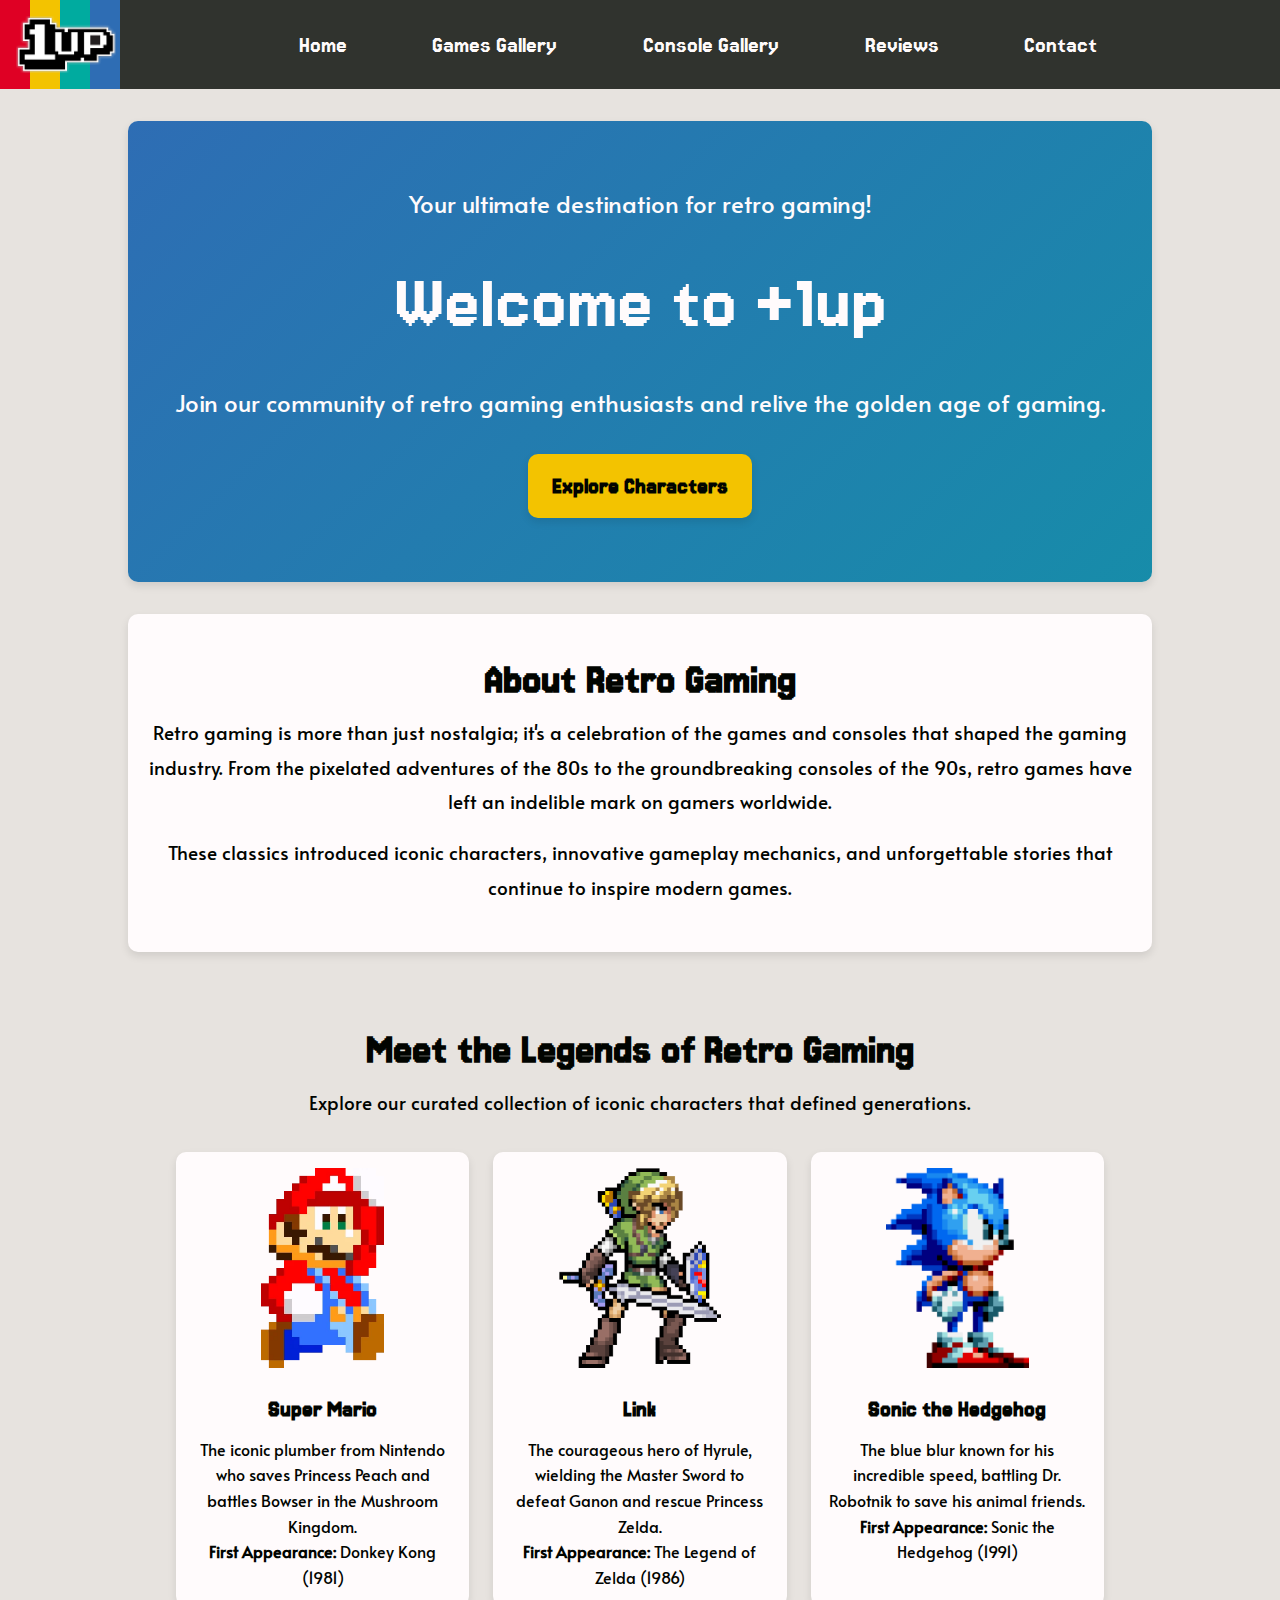
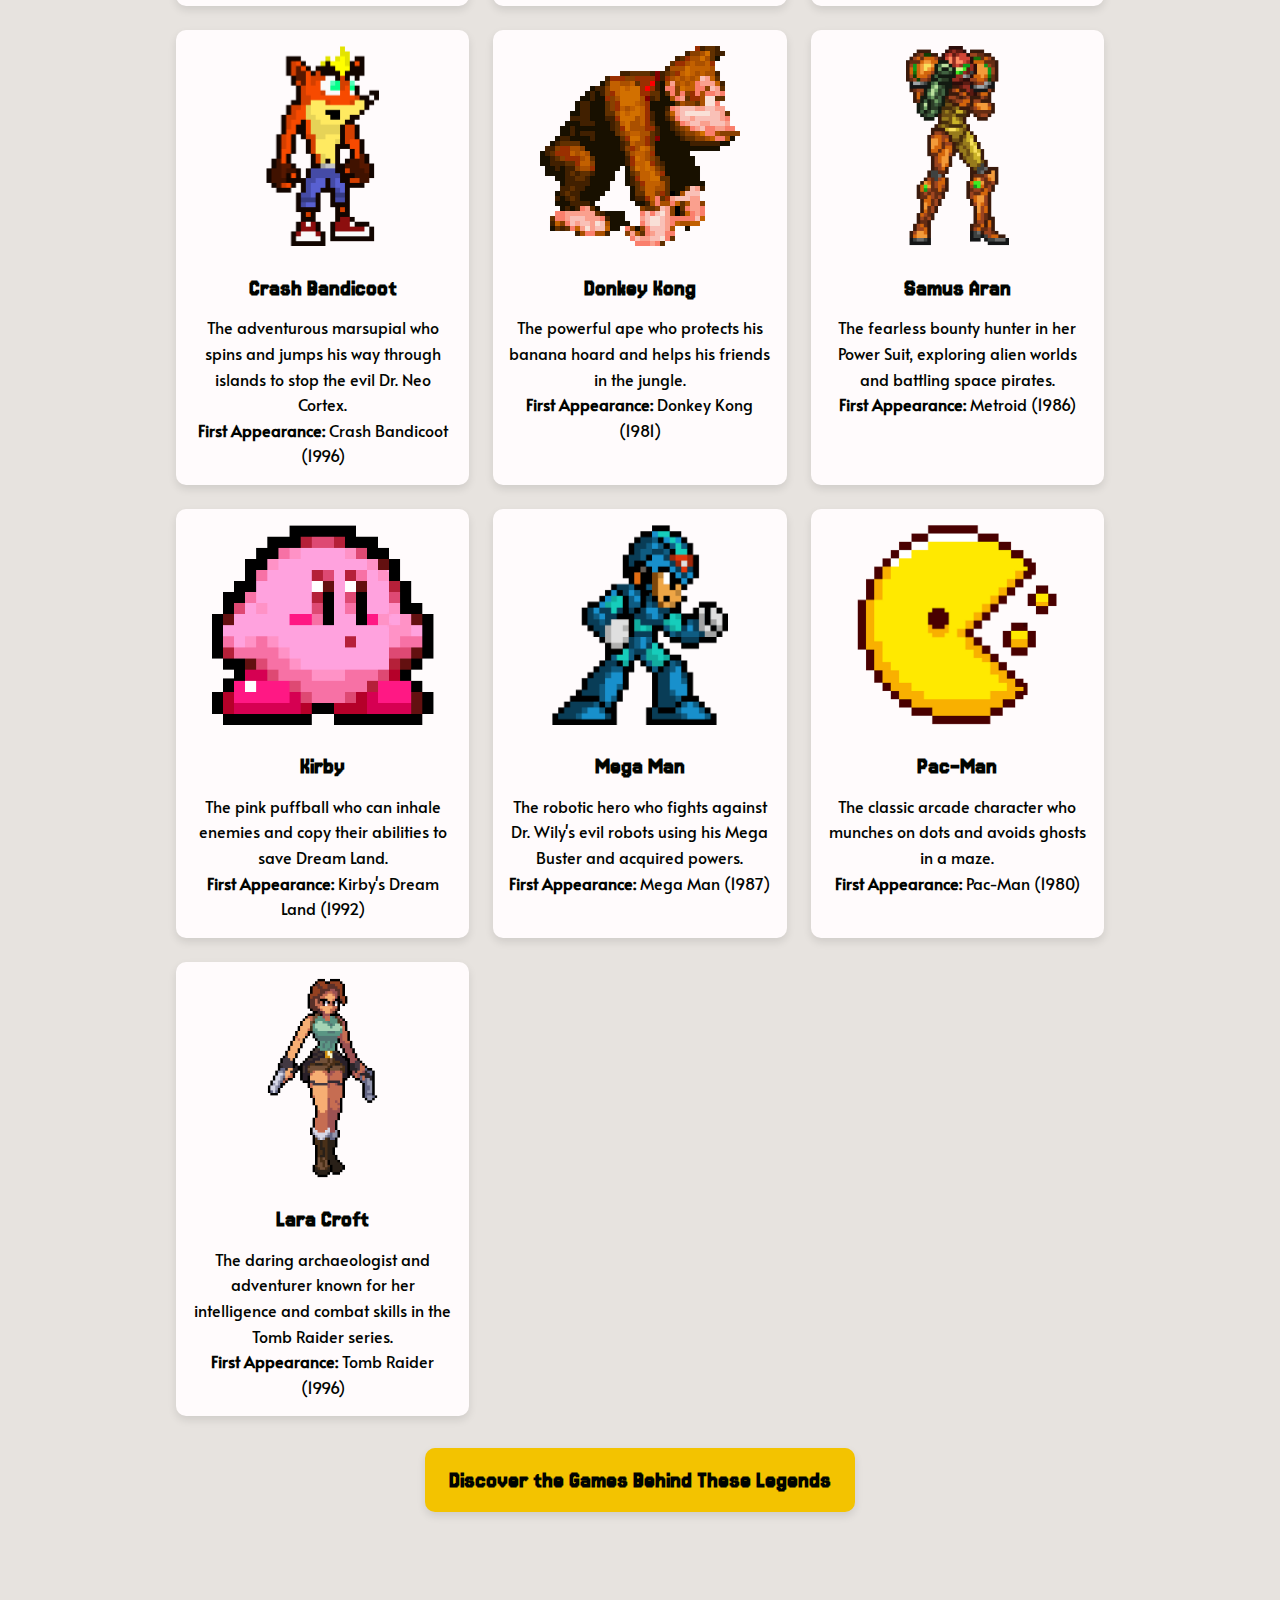
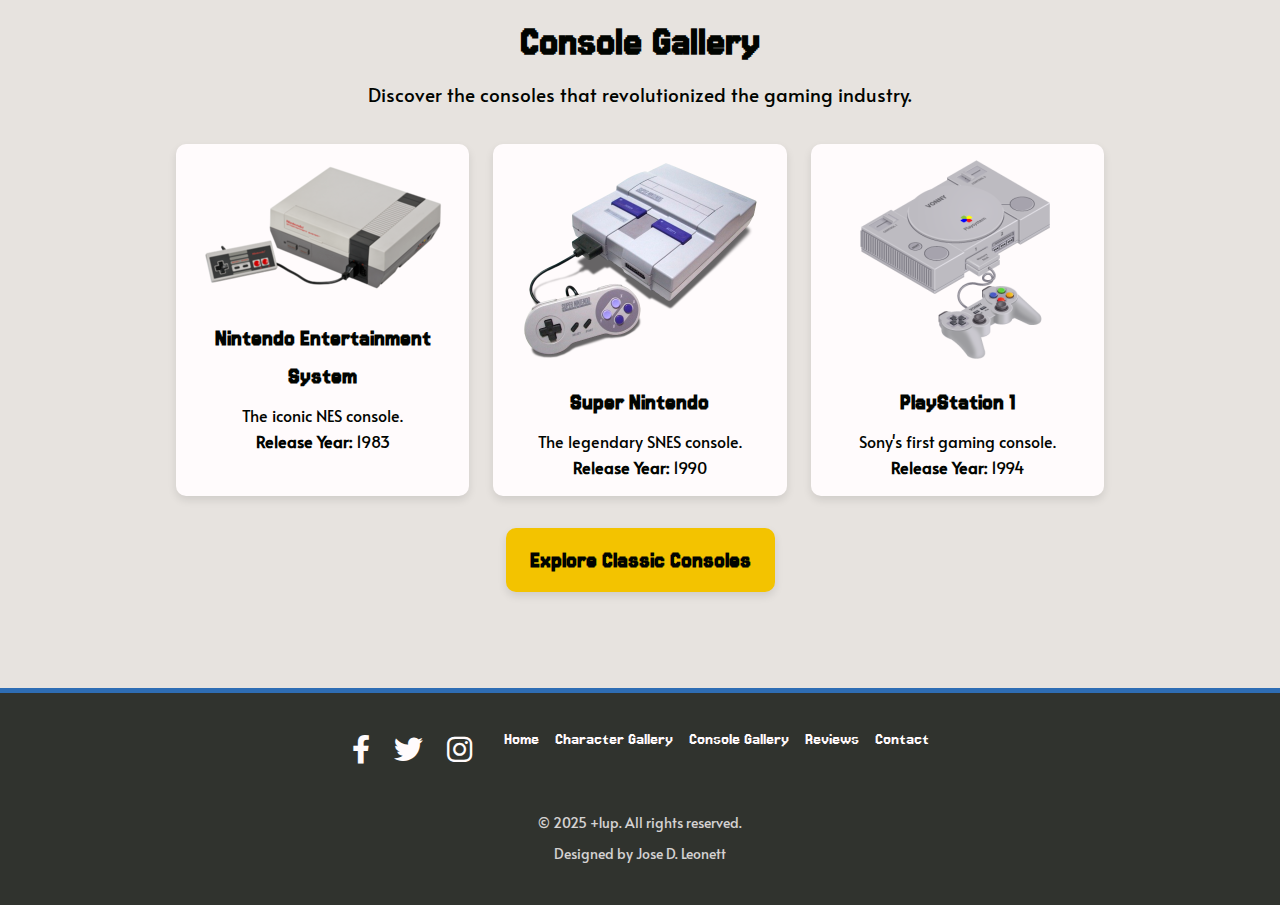
==== project/index.html @ 688905de "feat(project): Add initial project structure with HTML, CSS, and JavaScript files for retro gaming c" ====
<!DOCTYPE html>
<html lang="en-EN">

<head>
    <meta charset="UTF-8">
    <meta name="viewport" content="width=device-width, initial-scale=1.0">
    <title>+1up | Retro Gaming Community</title>
    <meta name="description"
        content="Join our community of retro gaming enthusiasts and relive the golden age of gaming. Explore our character and console galleries, read reviews, and connect with fellow gamers.">
    <meta name="keywords" content="retro gaming, character gallery, console gallery, reviews, gaming community">
    <meta name="author" content="Jose D. Leonett">
    <link rel="stylesheet" href="styles/base.css">
    <link rel="stylesheet" href="styles/index.css">
    <link href="https://cdnjs.cloudflare.com/ajax/libs/font-awesome/6.0.0-beta3/css/all.min.css" rel="stylesheet">
    <link rel="preconnect" href="https://fonts.googleapis.com">
    <link rel="preconnect" href="https://fonts.gstatic.com" crossorigin>
    <link href="https://fonts.googleapis.com/css2?family=Alata&family=Jersey+15&display=swap" rel="stylesheet">
    <script type="module" src="scripts/index.js" defer></script>
    <link rel="icon" href="images/assets/favicon.ico" type="image/x-icon">
</head>

<body>
    <header>
        <div class="header-logo">
            <img src="images/assets/1up-logo.png" alt="+1up Logo" class="logo-image" loading="lazy">
        </div>
        <nav class="header-nav" aria-label="Main Navigation">
            <ul class="nav-list">
                <li class="nav-item"><a href="#section-home" class="nav-link">Home</a></li>
                <li class="nav-item"><a href="games-gallery.html" class="nav-link">Games Gallery</a></li>
                <li class="nav-item"><a href="#section-consoles" class="nav-link">Console Gallery</a></li>
                <li class="nav-item"><a href="#section-reviews" class="nav-link">Reviews</a></li>
                <li class="nav-item"><a href="contact.html" class="nav-link">Contact</a></li>
            </ul>
        </nav>
    </header>

    <main id="main-content">
        <section class="hero-banner" id="section-home">
            <p class="hero-text">Your ultimate destination for retro gaming!</p>
            <h1 class="hero-title">Welcome to +1up</h1>
            <p class="hero-description">Join our community of retro gaming enthusiasts and relive the golden age of
                gaming.</p>
            <a href="#section-characters" class="cta-button">Explore Characters</a>
        </section>

        <section class="about-retro-gaming">
            <h2 class="section-title">About Retro Gaming</h2>
            <p class="section-description">Retro gaming is more than just nostalgia; it's a celebration of the games
                and consoles that shaped the gaming industry. From the pixelated adventures of the 80s to the
                groundbreaking consoles of the 90s, retro games have left an indelible mark on gamers worldwide.</p>
            <p class="section-description">These classics introduced iconic characters, innovative gameplay
                mechanics, and unforgettable stories that continue to inspire modern games.</p>
        </section>

        <section class="section-character-gallery" id="section-characters">
            <h2 class="section-title">Meet the Legends of Retro Gaming</h2>
            <p class="section-description">Explore our curated collection of iconic characters that defined generations.</p>
            <div class="gallery-grid">
                <!-- Character cards items will be dynamically inserted here -->
            </div>
            <a href="games-gallery.html" class="cta-button">Discover the Games Behind These Legends</a>
        </section>

        <section class="section-console-gallery" id="section-consoles">
            <h2 class="section-title">Console Gallery</h2>
            <p class="section-description">Discover the consoles that revolutionized the gaming industry.</p>
            <div class="gallery-grid">
                <!-- Console cards items will be dynamically inserted here -->
            </div>
            <a href="#" class="cta-button">Explore Classic Consoles</a>
        </section>
    </main>

    <footer>
        <div class="footer-content">
            <ul class="social-links" aria-label="Social Media Links">
                <li class="social-item">
                    <a href="https://www.facebook.com" target="_blank" aria-label="Facebook">
                        <i class="fab fa-facebook-f"></i>
                    </a>
                </li>
                <li class="social-item">
                    <a href="https://www.twitter.com" target="_blank" aria-label="Twitter">
                        <i class="fab fa-twitter"></i>
                    </a>
                </li>
                <li class="social-item">
                    <a href="https://www.instagram.com" target="_blank" aria-label="Instagram">
                        <i class="fab fa-instagram"></i>
                    </a>
                </li>
            </ul>
            <nav class="footer-nav" aria-label="Footer Navigation">
                <ul class="footer-nav-list">
                    <li class="footer-nav-item"><a href="#section-home">Home</a></li>
                    <li class="footer-nav-item"><a href="#section-characters">Character Gallery</a></li>
                    <li class="footer-nav-item"><a href="#section-consoles">Console Gallery</a></li>
                    <li class="footer-nav-item"><a href="#section-reviews">Reviews</a></li>
                    <li class="footer-nav-item"><a href="#section-contact">Contact</a></li>
                </ul>
            </nav>
        </div>
        <div class="footer-credits">
            <p>&copy; 2025 +1up. All rights reserved.</p>
            <p>Designed by Jose D. Leonett</p>
        </div>
    </footer>
</body>

</html>
---- project/styles/base.css ----
:root {
    --primary-color: #2e6db4ff;
    --secondary-color: #df0024ff;
    --tertiary-color: #00ab9fff;
    --accent-color: #f3c300ff;
    --text-color-dark: #010400ff;
    --text-color-light: #fffbfcff;
    --background-color: #e7e3dfff;
    --background-color-light: #fffbfcff;
    --background-color-dark: #30332eff;
    --border-color: #30332eff;
    --border-radius: 10px;
    --transition: 0.3s;
    --box-shadow: 0 4px 8px rgba(0, 0, 0, 0.1);
    --primary-font: "Jersey 15", sans-serif;
    --secondary-font: "Alata", sans-serif;
}

@keyframes fadeIn {
    from {
        opacity: 0;
    }
    to {
        opacity: 1;
    }
}

@keyframes glitch {
    0% {
        transform: scale(1.1) translate(0, 0);
    }
    20% {
        transform: scale(1.1) translate(-2px, -2px);
    }
    40% {
        transform: scale(1.1) translate(2px, 2px);
    }
    60% {
        transform: scale(1.1) translate(-1px, 1px);
    }
    80% {
        transform: scale(1.1) translate(1px, -1px);
    }
    100% {
        transform: scale(1.1) translate(0, 0);
    }
}

@keyframes pulse {
    0% {
        transform: scale(1);
    }
    50% {
        transform: scale(1.1);
    }
    100% {
        transform: scale(1);
    }
}

@keyframes glow-effect {
    0% {
        background-position: 0% 50%;
    }
    100% {
        background-position: 100% 50%;
    }
}

* {
    margin: 0;
    padding: 0;
    box-sizing: border-box;
}

h1,
h2,
h3,
h4,
h5,
h6 {
    font-family: var(--primary-font);
    font-weight: bold;
    font-style: normal;
}

p,
a,
figcaption,
dl,
dt,
dd,
li,
legend,
label {
    font-family: var(--secondary-font);
    font-weight: normal;
    font-style: normal;
}

body {
    background-color: var(--background-color);
    color: var(--text-color-dark);
    font-family: var(--secondary-font);
    line-height: 1.6;
    min-height: 100vh;
    display: flex;
    flex-direction: column;
}

a {
    color: var(--primary-color);
    text-decoration: none;
    transition: color var(--transition);
}

a:hover {
    color: var(--accent-color);
}

header {
    display: flex;
    justify-content: center;
    background-color: var(--background-color-dark);
    color: var(--text-color-light);
    padding: 1rem;
    background: repeating-linear-gradient(90deg, var(--secondary-color), var(--secondary-color) 30px, var(--accent-color) 30px, var(--accent-color) 60px, var(--tertiary-color) 60px, var(--tertiary-color) 90px, var(--primary-color) 90px, var(--primary-color) 120px, var(--background-color-dark) 120px, var(--background-color-dark) 100px, var(--background-color-dark) 100%);
}

.header-logo {
    display: flex;
    justify-content: center;
    align-items: center;
}

.header-logo img {
    width: 100px;
    height: auto;
    margin-right: 1rem;
}

.header-nav {
    display: flex;
    justify-content: center;
    align-items: center;
    width: 100%;
}

.nav-list {
    display: flex;
    justify-content: space-evenly;
    align-items: center;
    gap: 2rem;
    width: 80%;
}

.nav-item {
    list-style: none;
    display: flex;
    gap: 2rem;
}

.nav-item a {
    font-family: var(--primary-font);
    font-size: 1.5rem;
    color: var(--text-color-light);
    text-decoration: none;
    transition: var(--transition);
    transform: scale(1);
}

.nav-item a:hover {
    color: var(--accent-color);
    animation: pulse 0.6s infinite;
}

main {
    padding: 2rem 8rem;
    display: flex;
    flex-direction: column;
    align-items: center;
    justify-content: center;
    text-align: center;
    width: 100%;
}

.card {
    background-color: var(--background-color-light);
    border-radius: var(--border-radius);
    box-shadow: var(--box-shadow);
    padding: 2rem;
    animation: fadeIn 0.5s ease-in-out;
}

.cta-button {
    display: inline-block;
    background-color: var(--accent-color);
    color: var(--text-color-dark);
    font-family: var(--primary-font);
    font-size: 1.5rem;
    font-weight: bold;
    padding: 0.8rem 1.5rem;
    border-radius: var(--border-radius);
    text-decoration: none;
    transition: var(--transition);
    box-shadow: var(--box-shadow);
}

.cta-button:hover {
    background-color: var(--secondary-color);
    color: var(--text-color-light);
    transform: scale(1.05);
    animation: pulse 0.6s infinite;
}

footer {
    background-color: var(--background-color-dark);
    color: var(--text-color-light);
    padding: 2rem 1rem;
    margin-top: auto;
    display: flex;
    flex-direction: column;
    align-items: center;
    gap: 2rem;
    text-align: center;
}

.footer-content {
    display: flex;
    flex-wrap: wrap;
    justify-content: center;
    align-items: flex-start;
    gap: 2rem;
    width: 100%;
}

.social-links {
    list-style: none;
    display: flex;
    gap: 1.5rem;
    padding: 0;
}

.social-item a {
    color: var(--text-color-light);
    font-size: 1.5rem;
    text-decoration: none;
    transition: var(--transition);
}

.social-item a:hover {
    color: var(--accent-color);
}

.footer-nav {
    display: flex;
    flex-wrap: wrap;
    justify-content: center;
    gap: 1rem;
}

.footer-nav-list {
    list-style: none;
    display: flex;
    gap: 1rem;
    padding: 0;
}

.footer-nav-item a {    
    font-family: var(--primary-font);
    color: var(--text-color-light);
    text-decoration: none;
    font-size: 1rem;
    transition: var(--transition);
}

.footer-nav-item a:hover {
    color: var(--accent-color);
    font-size: 1.2rem;
}

.footer-credits {
    font-family: var(--primary-font);
    font-size: 0.9rem;
    color: var (--text-color-light);
    opacity: 0.8;
}

.footer-credits p {
    margin: 0.5rem 0;
}

footer {
    background-color: var(--background-color-dark);
    color: var(--text-color-light);
    padding: 2rem 1rem;
    text-align: center;
    border-top: 5px solid var(--primary-color);
}

.social-links a {
    font-size: 1.8rem;
    color: var(--text-color-light);
    transition: var(--transition);
}

.social-links a:hover {
    color: var(--accent-color);
    transform: scale(1.1);
}

.footer-nav-list a {
    font-size: 1.1rem;
    color: var(--text-color-light);
    text-decoration: none;
    transition: var(--transition);
}

.footer-nav-list a:hover {
    color: var(--accent-color);
    transform: scale(1.05);
}

form {
    display: flex;
    flex-direction: column;
    align-items: stretch;
    max-width: 600px;
    margin: 0 auto;
    padding: 1rem;
    background-color: var(--text-color-light);
    border-radius: var(--border-radius);
    box-shadow: var(--box-shadow);
}

form fieldset {
    border: none;
    margin-bottom: 1rem;
}

form label {
    margin-bottom: 0.5rem;
    font-weight: bold;
}

form input, form textarea {
    width: 100%;
    padding: 0.5rem;
    margin-bottom: 1rem;
    border: 1px solid var(--border-color);
    border-radius: var(--border-radius);
}

form button {
    background-color: var(--primary-color);
    color: var(--text-color-light);
    padding: 0.75rem;
    border: none;
    border-radius: var(--border-radius);
    cursor: pointer;
    transition: background-color var(--transition);
}

form button:hover {
    background-color: var(--accent-color);
}

.hero-banner {
    background: linear-gradient(135deg, var(--primary-color), var(--tertiary-color));
    background-size: 200% 200%;
    color: var(--text-color-light);
    text-align: center;
    padding: 4rem 2rem;
    border-radius: var(--border-radius);
    box-shadow: var(--box-shadow);
    margin-bottom: 2rem;
    animation: glow-effect 2s infinite alternate;
    width: 100%;
}

.hero-title {
    font-size: 5rem;
    font-weight: 400;
    font-family: var(--primary-font);
    margin: 1rem 0;
}

.hero-description {
    font-size: 1.5rem;
    margin-bottom: 2rem;
}

.section-title {
    color: var(--text-color-dark);
    font-size: 2.7rem;
    font-family: var(--primary-font);
}
---- project/styles/index.css ----
.hero-text {
    font-size: 1.5rem;
    font-family: var(--secondary-font);
    margin-bottom: 1rem;
}

.hero-description {
    font-size: 1.5rem;
    margin-bottom: 2rem;
}

.about-retro-gaming {
    padding: 2rem 1rem;
    text-align: center;
    background-color: var(--background-color-light);
    border-radius: var(--border-radius);
    box-shadow: var(--box-shadow);
    margin-bottom: 2rem;
    width: 100%;
}

.section-description {
    font-size: 1.2rem;
    font-family: var(--secondary-font);
    margin-bottom: 1rem;
    line-height: 1.8;
}

.retro-gallery {
    display: grid;
    grid-template-columns: repeat(auto-fit, minmax(100px, 1fr));
    gap: 1rem;
    margin-top: 2rem;
}

.gallery-image {
    width: 100%;
    height: auto;
    border-radius: var(--border-radius);
    box-shadow: 0 4px 8px rgba(0, 0, 0, 0.2);
    transition: transform 0.3s ease, box-shadow 0.3s ease, filter 0.3s ease;
    border: 3px solid var(--background-color-light);
    filter: brightness(0.9);
}

.gallery-image:hover {
    transform: scale(1.1);
    box-shadow: 0 8px 16px rgba(0, 0, 0, 0.3);
    filter: brightness(1.1);
    border-color: var(--accent-color);
}

.section-game-gallery {
    padding: 2rem 1rem;
    text-align: center;
    margin-bottom: 2rem;
    width: 100%;
}

.section-console-gallery {
    padding: 2rem 1rem;
    text-align: center;
    margin-bottom: 2rem;
    width: 100%;
}

.section-character-gallery {
    padding: 2rem 1rem;
    text-align: center;
    margin-bottom: 2rem;
    width: 100%;
}

.gallery-grid {
    display: grid;
    grid-template-columns: repeat(auto-fit, minmax(250px, 1fr));
    gap: 1.5rem;
    margin: 2rem;
}

.card {
    background-color: var(--background-color-light);
    border-radius: var(--border-radius);
    box-shadow: var(--box-shadow);
    padding: 1rem;
    text-align: center;
    transition: transform 0.3s ease, box-shadow 0.3s ease;
}

.card:hover {
    transform: scale(1.05);
    box-shadow: 0 8px 16px rgba(0, 0, 0, 0.2);
}

.card-image {
    width: auto;
    max-width: 100%;
    max-height: 200px;
    object-fit: contain;
    margin-bottom: 1rem;
}

.card-title {
    font-family: var(--primary-font);
    font-size: 1.5rem;
    margin-bottom: 0.5rem;
}

.card-description {
    font-family: var(--secondary-font);
    font-size: 1rem;
    color: var(--text-color-dark);
}
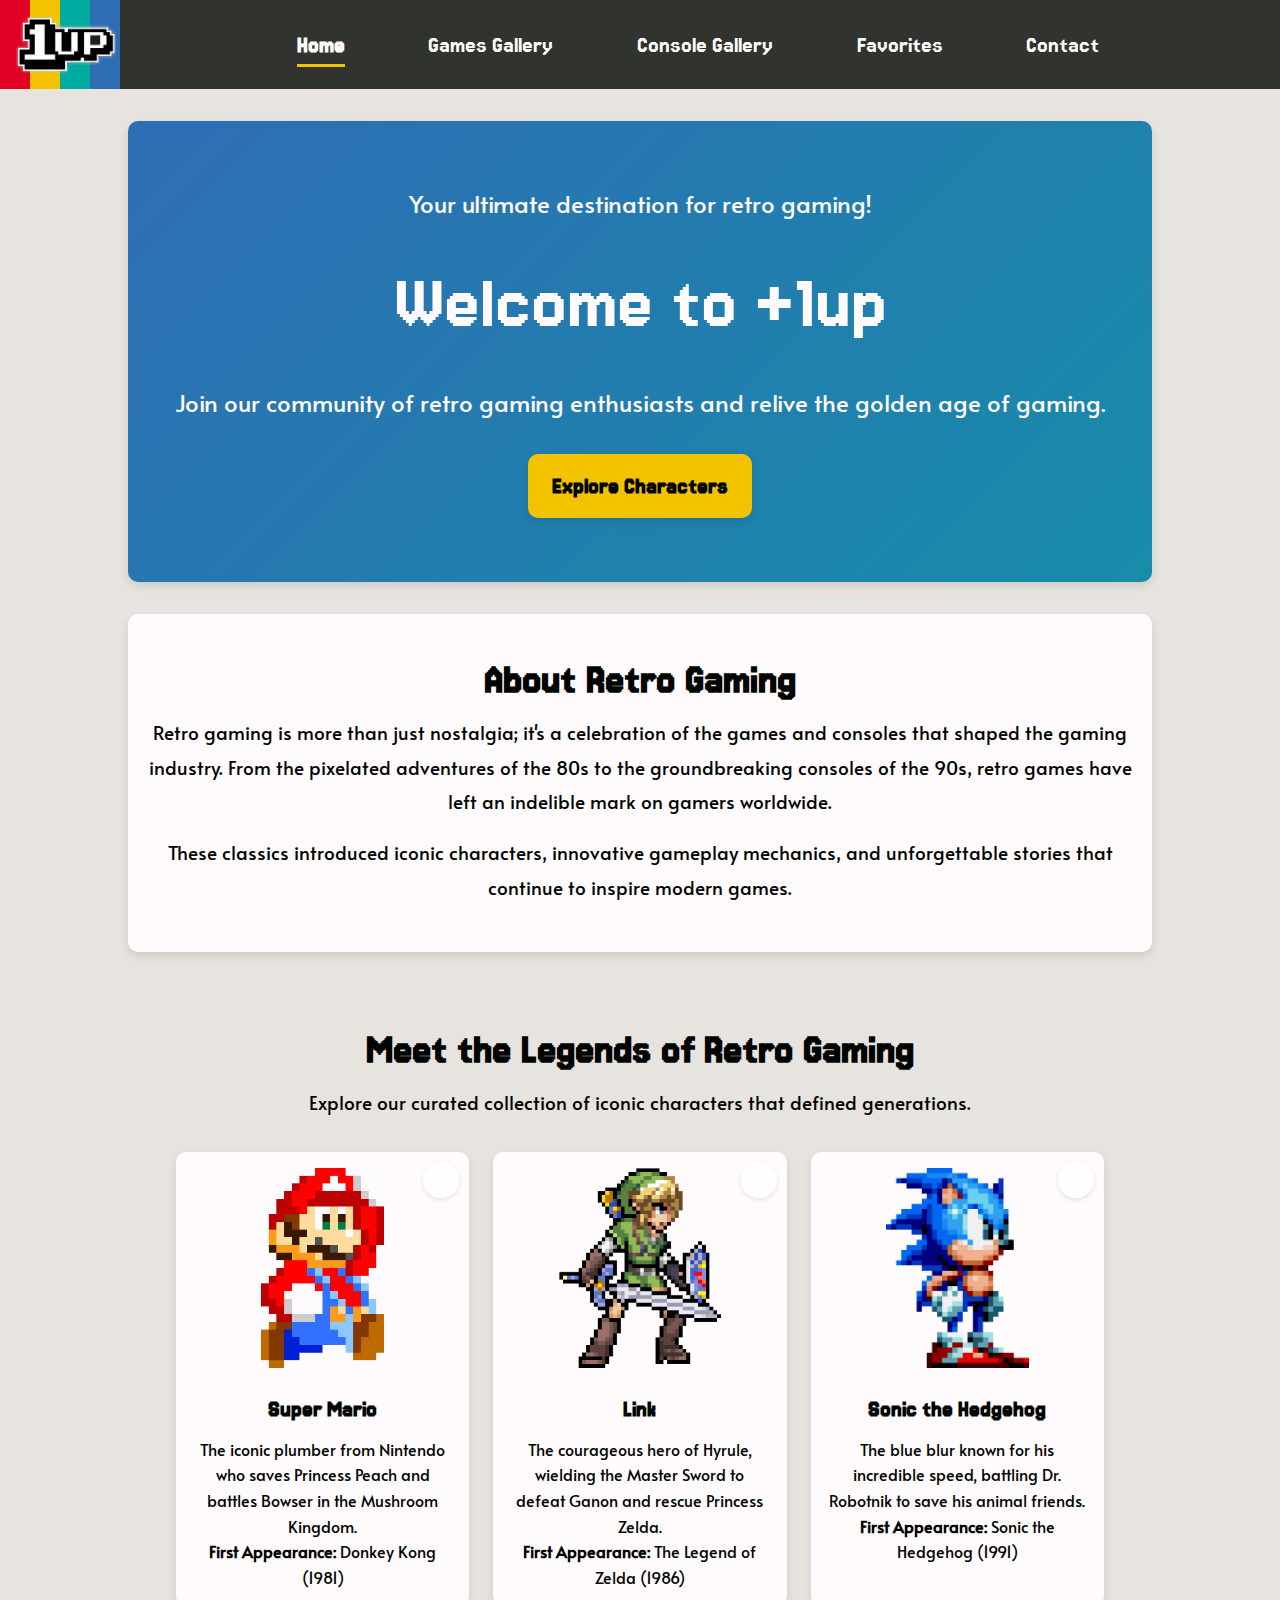
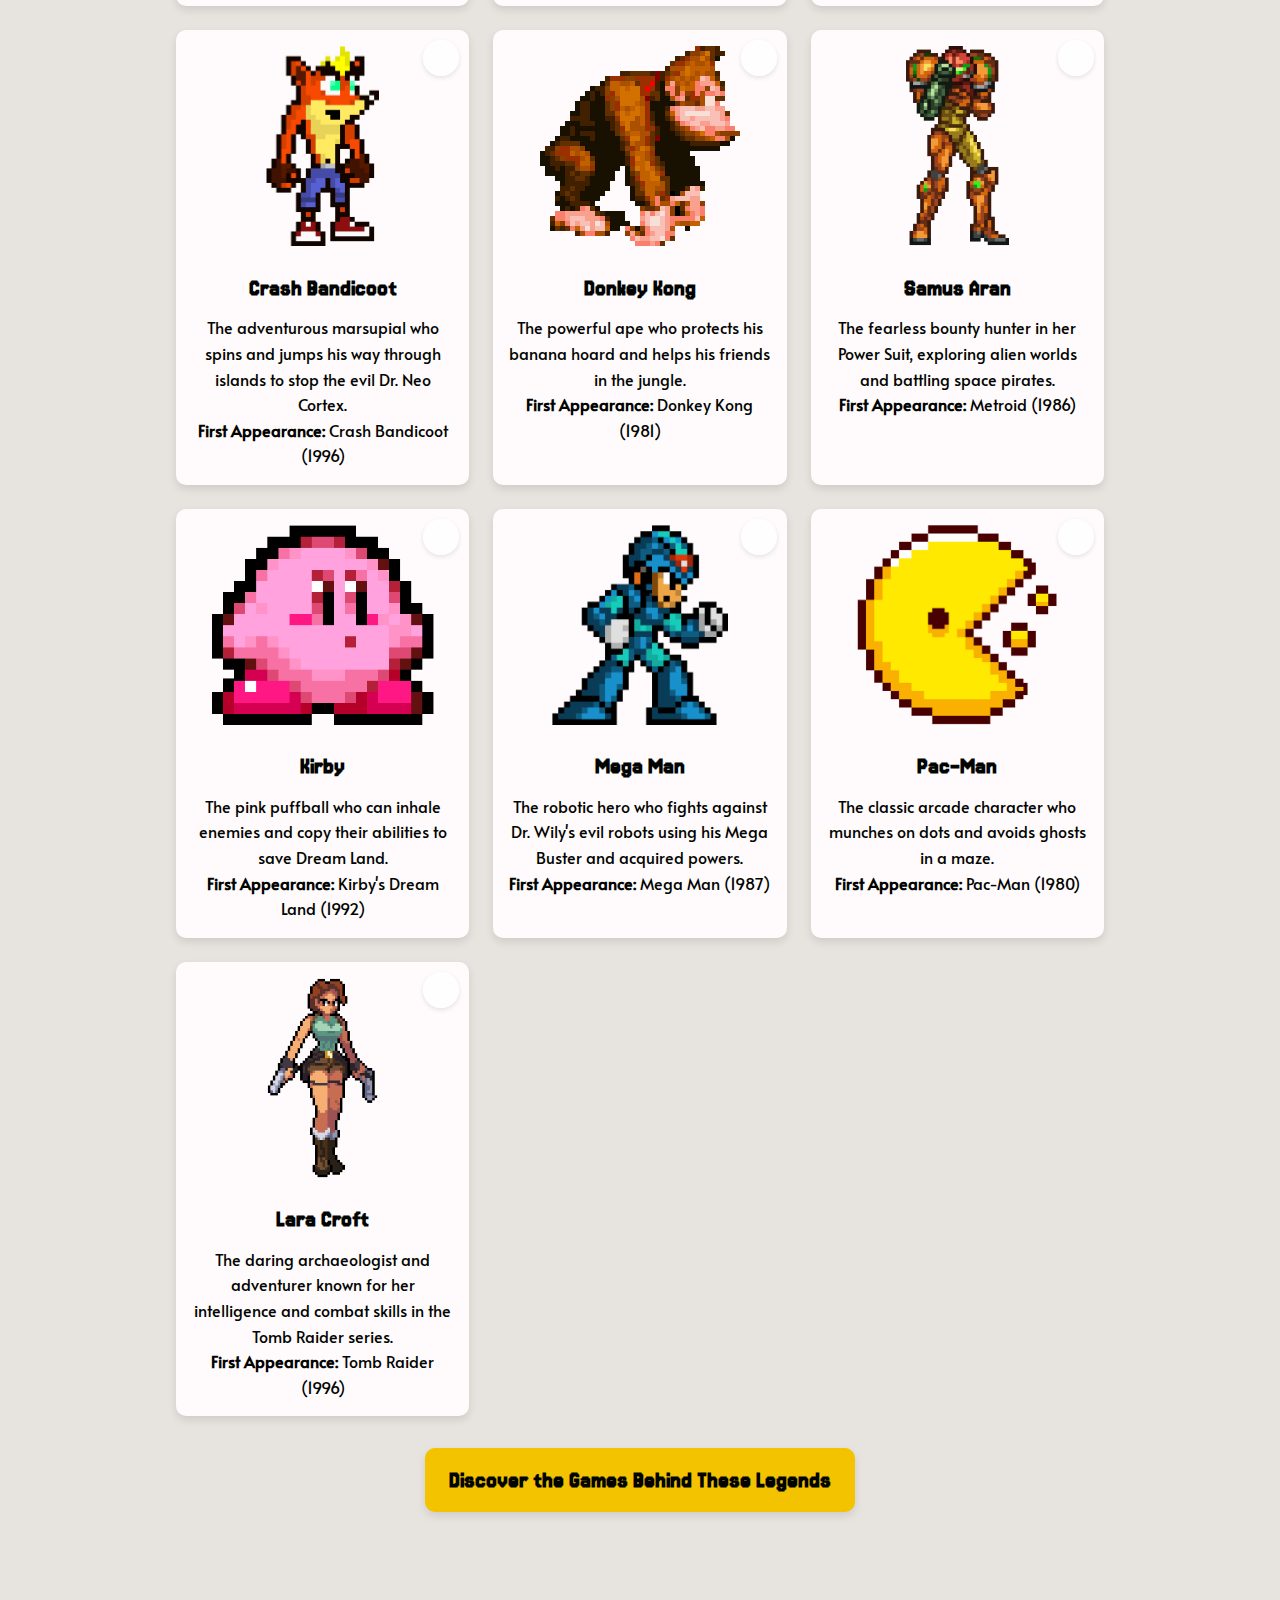
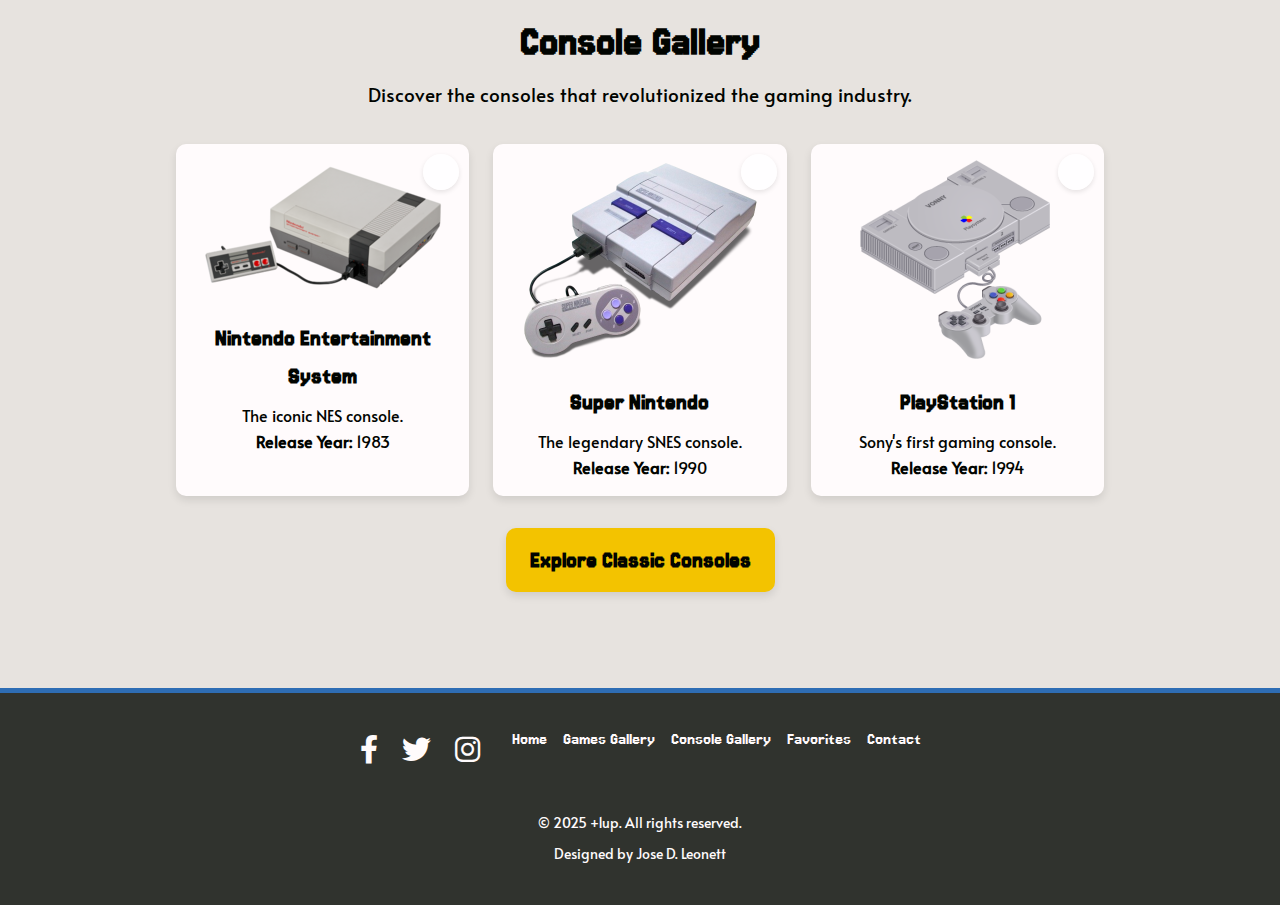
==== commit 771c297b: "feat(favorites): Implement favorites feature with display and storage functionality refactor(compone" ====
--- a/project/index.html
+++ b/project/index.html
@@ -7,32 +7,25 @@
     <title>+1up | Retro Gaming Community</title>
     <meta name="description"
         content="Join our community of retro gaming enthusiasts and relive the golden age of gaming. Explore our character and console galleries, read reviews, and connect with fellow gamers.">
+    <meta name="author" content="Jose D. Leonett">
     <meta name="keywords" content="retro gaming, character gallery, console gallery, reviews, gaming community">
-    <meta name="author" content="Jose D. Leonett">
+    
+    <link rel="preconnect" href="https://fonts.googleapis.com">
+    <link rel="preconnect" href="https://fonts.gstatic.com" crossorigin>
+    
     <link rel="stylesheet" href="styles/base.css">
     <link rel="stylesheet" href="styles/index.css">
     <link href="https://cdnjs.cloudflare.com/ajax/libs/font-awesome/6.0.0-beta3/css/all.min.css" rel="stylesheet">
-    <link rel="preconnect" href="https://fonts.googleapis.com">
-    <link rel="preconnect" href="https://fonts.gstatic.com" crossorigin>
     <link href="https://fonts.googleapis.com/css2?family=Alata&family=Jersey+15&display=swap" rel="stylesheet">
+    <link rel="icon" href="images/assets/favicon.ico" type="image/x-icon">
+    
+    <script type="module" src="scripts/components.js" defer></script>
     <script type="module" src="scripts/index.js" defer></script>
-    <link rel="icon" href="images/assets/favicon.ico" type="image/x-icon">
 </head>
 
 <body>
     <header>
-        <div class="header-logo">
-            <img src="images/assets/1up-logo.png" alt="+1up Logo" class="logo-image" loading="lazy">
-        </div>
-        <nav class="header-nav" aria-label="Main Navigation">
-            <ul class="nav-list">
-                <li class="nav-item"><a href="#section-home" class="nav-link">Home</a></li>
-                <li class="nav-item"><a href="games-gallery.html" class="nav-link">Games Gallery</a></li>
-                <li class="nav-item"><a href="#section-consoles" class="nav-link">Console Gallery</a></li>
-                <li class="nav-item"><a href="#section-reviews" class="nav-link">Reviews</a></li>
-                <li class="nav-item"><a href="contact.html" class="nav-link">Contact</a></li>
-            </ul>
-        </nav>
+        <!-- The content will be injected by components.js -->
     </header>
 
     <main id="main-content">
@@ -73,38 +66,7 @@
     </main>
 
     <footer>
-        <div class="footer-content">
-            <ul class="social-links" aria-label="Social Media Links">
-                <li class="social-item">
-                    <a href="https://www.facebook.com" target="_blank" aria-label="Facebook">
-                        <i class="fab fa-facebook-f"></i>
-                    </a>
-                </li>
-                <li class="social-item">
-                    <a href="https://www.twitter.com" target="_blank" aria-label="Twitter">
-                        <i class="fab fa-twitter"></i>
-                    </a>
-                </li>
-                <li class="social-item">
-                    <a href="https://www.instagram.com" target="_blank" aria-label="Instagram">
-                        <i class="fab fa-instagram"></i>
-                    </a>
-                </li>
-            </ul>
-            <nav class="footer-nav" aria-label="Footer Navigation">
-                <ul class="footer-nav-list">
-                    <li class="footer-nav-item"><a href="#section-home">Home</a></li>
-                    <li class="footer-nav-item"><a href="#section-characters">Character Gallery</a></li>
-                    <li class="footer-nav-item"><a href="#section-consoles">Console Gallery</a></li>
-                    <li class="footer-nav-item"><a href="#section-reviews">Reviews</a></li>
-                    <li class="footer-nav-item"><a href="#section-contact">Contact</a></li>
-                </ul>
-            </nav>
-        </div>
-        <div class="footer-credits">
-            <p>&copy; 2025 +1up. All rights reserved.</p>
-            <p>Designed by Jose D. Leonett</p>
-        </div>
+        <!-- The content will be injected by components.js -->
     </footer>
 </body>
 
--- a/project/styles/base.css
+++ b/project/styles/base.css
@@ -174,6 +174,23 @@
     animation: pulse 0.6s infinite;
 }
 
+.nav-item a.active {
+    /* color: var(--accent-color); */
+    font-weight: bold;
+    position: relative;
+}
+
+.nav-item a.active::after {
+    content: '';
+    position: absolute;
+    bottom: -3px;
+    left: 0;
+    width: 100%;
+    height: 3px;
+    background-color: var(--accent-color);
+    animation: pulse 1.5s infinite;
+}
+
 main {
     padding: 2rem 8rem;
     display: flex;
@@ -190,6 +207,7 @@
     box-shadow: var(--box-shadow);
     padding: 2rem;
     animation: fadeIn 0.5s ease-in-out;
+    position: relative;
 }
 
 .cta-button {
@@ -283,7 +301,6 @@
     font-family: var(--primary-font);
     font-size: 0.9rem;
     color: var (--text-color-light);
-    opacity: 0.8;
 }
 
 .footer-credits p {
@@ -394,4 +411,62 @@
     color: var(--text-color-dark);
     font-size: 2.7rem;
     font-family: var(--primary-font);
+}
+
+.favorite-btn {
+    position: absolute;
+    top: 10px;
+    right: 10px;
+    background-color: rgba(255, 255, 255, 0.8);
+    border: none;
+    border-radius: 50%;
+    width: 36px;
+    height: 36px;
+    display: flex;
+    align-items: center;
+    justify-content: center;
+    cursor: pointer;
+    transition: all 0.3s ease;
+    box-shadow: 0 2px 5px rgba(0, 0, 0, 0.1);
+    z-index: 10;
+}
+
+.card:not(.card-game) .favorite-btn {
+    top: 10px;
+    right: 10px;
+}
+
+.card-game .favorite-btn {
+    top: 10px;
+    right: 10px;
+}
+
+.favorite-btn:hover {
+    background-color: var(--background-color-light);
+    transform: scale(1.1);
+    box-shadow: 0 3px 7px rgba(0, 0, 0, 0.15);
+}
+
+.favorite-btn:active {
+    transform: scale(0.95);
+}
+
+.favorite-btn i {
+    font-size: 18px;
+    color: #888;
+    transition: color 0.3s ease, transform 0.3s ease;
+}
+
+.favorite-btn i.fa-star {
+    color: gold;
+    transform: scale(1.2);
+    text-shadow: 0 0 5px rgba(255, 215, 0, 0.5);
+}
+
+.favorite-btn:active i {
+    transform: rotate(72deg);
+}
+
+.card {
+    position: relative;
 }